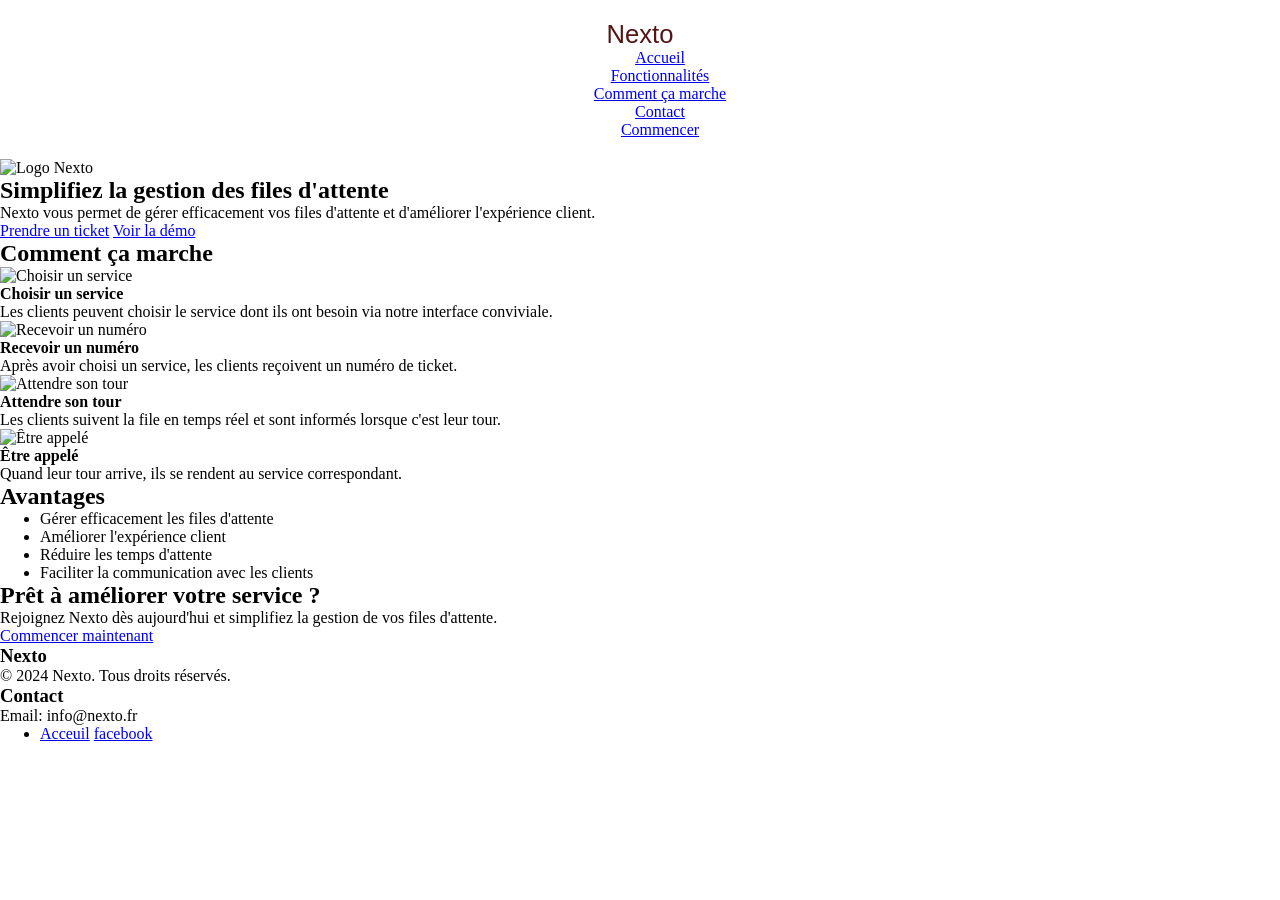
==== index.html @ 608057bf "first commit" ====
<!DOCTYPE html>
<html lang="fr">
<head>
    <meta charset="UTF-8">
    <meta name="viewport" content="width=device-width, initial-scale=1.0">
    <title>Nexto</title>
    <link rel="stylesheet" href="style.css">
</head>
<body>

<header>
    <div>
        <h1>Nexto</h1>
    </div>
    
    <nav>
        <ul class="nav-links">
            <li><a href="#">Accueil</a></li>
            <li><a href="#">Fonctionnalités</a></li>
            <li><a href="#">Comment ça marche</a></li>
            <li><a href="#">Contact</a></li>
            <li><a href="prendre-ticket.html">Commencer</a></li>
        </ul>
    </nav>
</header>

<main>

    <section>
        <img src="images/nexto-logo.png" alt="Logo Nexto">
        <h2>Simplifiez la gestion des files d'attente</h2>
        <p>Nexto vous permet de gérer efficacement vos files d'attente et d'améliorer l'expérience client.</p>
        <a href="prendre-ticket.html">Prendre un ticket</a>
        <a href="#">Voir la démo</a>
    </section>

    <section>
        <h2>Comment ça marche</h2>

        <div>
            <img src="images/choisir-service.png" alt="Choisir un service">
            <h4>Choisir un service</h4>
            <p>Les clients peuvent choisir le service dont ils ont besoin via notre interface conviviale.</p>
        </div>

        <div>
            <img src="images/recevoir-numero.png" alt="Recevoir un numéro">
            <h4>Recevoir un numéro</h4>
            <p>Après avoir choisi un service, les clients reçoivent un numéro de ticket.</p>
        </div>

        <div>
            <img src="images/attendre-tour.png" alt="Attendre son tour">
            <h4>Attendre son tour</h4>
            <p>Les clients suivent la file en temps réel et sont informés lorsque c'est leur tour.</p>
        </div>

        <div>
            <img src="images/etre-appelé.png" alt="Être appelé">
            <h4>Être appelé</h4>
            <p>Quand leur tour arrive, ils se rendent au service correspondant.</p>
        </div>
    </section>

    <section>
        <h2>Avantages</h2>
        <ul>
            <li>Gérer efficacement les files d'attente</li>
            <li>Améliorer l'expérience client</li>
            <li>Réduire les temps d'attente</li>
            <li>Faciliter la communication avec les clients</li>
        </ul>
    </section>

    <section>
        <h2>Prêt à améliorer votre service ?</h2>
        <p>Rejoignez Nexto dès aujourd'hui et simplifiez la gestion de vos files d'attente.</p>
        <a href="prendre-ticket.html">Commencer maintenant</a>
    </section>

</main>
<footer>
    <div>
    <h3>Nexto</h3>
    <p>&copy; 2024 Nexto. Tous droits réservés.</p>
</div>
<div>
    <h3>Contact</h3>
    <p>Email: info@nexto.fr</p>
</div>
<div>
    <ul>
        <li>
            <a href="#">Acceuil</a>
            <a href="#">facebook</a>
        </li>
    </ul>
</div>
</footer>

</body>
</html>
---- style.css ----
* {
    margin:auto;
    padding:auto;
    box-sizing: border-box;
}

header{
    background-color: #ffffff;
    color: white;
    padding: 20px;
    text-align: center;
    justify-content: space-between;
}

header h1 {
    font-size: 1.6em;
    font-weight: 500;
    color: rgb(82, 22, 22);
    font-family: 'Arial', sans-serif;
    cursor: pointer;
}

.Nav-link {
    display:flex;
    gap: 2.5rem;
    list-style: none;
    margin: 0;
    padding: 0;
     justify-content: space-between;
}
.Nav-link li {
    list-style: none;
}
.Nav-links li a {
    text-decoration: none;
    color: var(--noir);
    font-weight: 500;
    font-size: 0.95rem;
    transition: all 0.3s ease;
    padding: 5px 0;
    position: relative;
    cursor: pointer;
}

.Nav-links li a::after {
    content: '';
    position: absolute;
    bottom: 0;
    left: 0;
    width: 0;
    height: 2px;
    background: var(--rose);
    transition: all 0.3s ease;
}

.Nav-links li a:hover::after,
.Nav-links li a.active::after {
    width: 100%;
}

.Nav-links li a:hover,
.Nav-links li a.active {
    color: var(--rose);
}
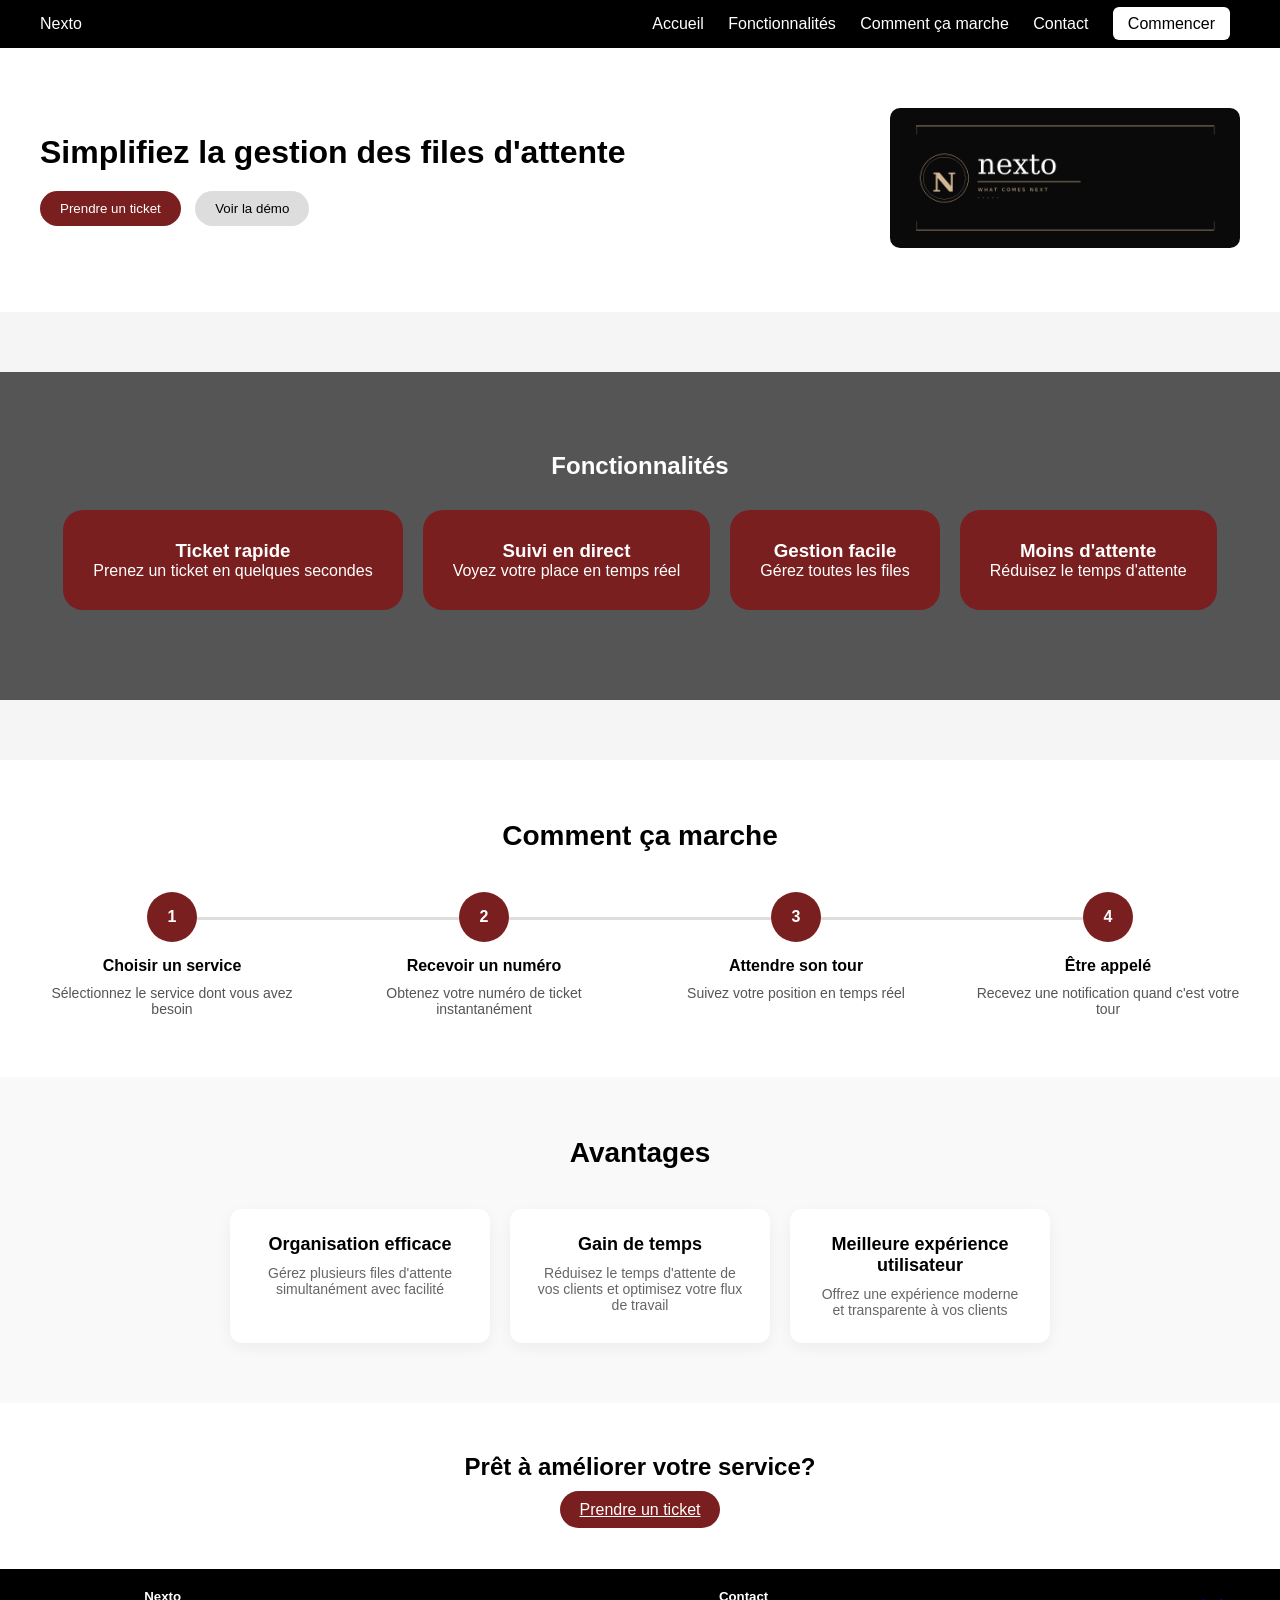
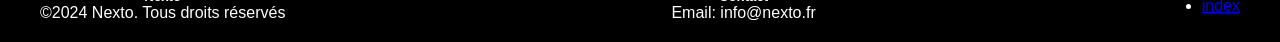
==== commit 39a5a309: "nouvel version" ====
--- a/index.html
+++ b/index.html
@@ -1,102 +1,126 @@
 <!DOCTYPE html>
 <html lang="fr">
 <head>
-    <meta charset="UTF-8">
-    <meta name="viewport" content="width=device-width, initial-scale=1.0">
-    <title>Nexto</title>
-    <link rel="stylesheet" href="style.css">
+  <meta charset="UTF-8">
+  <title>Nexto</title>
+  <link rel="stylesheet" href="style.css">
 </head>
 <body>
 
+<!-- HEADER -->
 <header>
-    <div>
-        <h1>Nexto</h1>
-    </div>
-    
-    <nav>
-        <ul class="nav-links">
-            <li><a href="#">Accueil</a></li>
-            <li><a href="#">Fonctionnalités</a></li>
-            <li><a href="#">Comment ça marche</a></li>
-            <li><a href="#">Contact</a></li>
-            <li><a href="prendre-ticket.html">Commencer</a></li>
-        </ul>
-    </nav>
+  <div class="logo">Nexto</div>
+  <nav>
+    <a href="#">Accueil</a>
+    <a href="#">Fonctionnalités</a>
+    <a href="#">Comment ça marche</a>
+    <a href="#">Contact</a>
+    <a href="prendre-ticket.html" class="btn-start">Commencer</a>
+  </nav>
 </header>
 
-<main>
+<!-- HERO -->
+<section class="hero">
+  <div class="hero-text">
+    <h1>Simplifiez la gestion des files d'attente</h1>
+    <div class="buttons">
+      <button class="btn-primary">Prendre un ticket</button>
+      <button class="btn-secondary">Voir la démo</button>
+    </div>
+  </div>
+  <div class="hero-image">
+    <img src="images/nexto_logo_luxe.jpg" alt="Nexto">
+  </div>
+</section>
 
-    <section>
-        <img src="images/nexto-logo.png" alt="Logo Nexto">
-        <h2>Simplifiez la gestion des files d'attente</h2>
-        <p>Nexto vous permet de gérer efficacement vos files d'attente et d'améliorer l'expérience client.</p>
-        <a href="prendre-ticket.html">Prendre un ticket</a>
-        <a href="#">Voir la démo</a>
-    </section>
+<!-- FEATURES -->
+<section class="features">
+  <h2>Fonctionnalités</h2>
+  <div class="cards">
+    <div class="card">
+      <h3>Ticket rapide</h3>
+      <p>Prenez un ticket en quelques secondes</p>
+    </div>
+    <div class="card">
+      <h3>Suivi en direct</h3>
+      <p>Voyez votre place en temps réel</p>
+    </div>
+    <div class="card">
+      <h3>Gestion facile</h3>
+      <p>Gérez toutes les files</p>
+    </div>
+    <div class="card">
+      <h3>Moins d'attente</h3>
+      <p>Réduisez le temps d'attente</p>
+    </div>
+  </div>
+</section>
 
-    <section>
-        <h2>Comment ça marche</h2>
+<!-- HOW IT WORKS -->
+<section class="how-new">
+  <h2>Comment ça marche</h2>
+  <div class="steps">
+    <div class="step">
+      <div class="circle">1</div>
+      <h3>Choisir un service</h3>
+      <p>Sélectionnez le service dont vous avez besoin</p>
+    </div>
+    <div class="step">
+      <div class="circle">2</div>
+      <h3>Recevoir un numéro</h3>
+      <p>Obtenez votre numéro de ticket instantanément</p>
+    </div>
+    <div class="step">
+      <div class="circle">3</div>
+      <h3>Attendre son tour</h3>
+      <p>Suivez votre position en temps réel</p>
+    </div>
+    <div class="step">
+      <div class="circle">4</div>
+      <h3>Être appelé</h3>
+      <p>Recevez une notification quand c'est votre tour</p>
+    </div>
+  </div>
+</section>
 
-        <div>
-            <img src="images/choisir-service.png" alt="Choisir un service">
-            <h4>Choisir un service</h4>
-            <p>Les clients peuvent choisir le service dont ils ont besoin via notre interface conviviale.</p>
-        </div>
+<!-- ADVANTAGES -->
+<section class="advantages-simple">
+  <h2>Avantages</h2>
+  <div class="adv-cards">
+    <div class="adv-card">
+      <h3>Organisation efficace</h3>
+      <p>Gérez plusieurs files d'attente simultanément avec facilité</p>
+    </div>
+    <div class="adv-card">
+      <h3>Gain de temps</h3>
+      <p>Réduisez le temps d'attente de vos clients et optimisez votre flux de travail</p>
+    </div>
+    <div class="adv-card">
+      <h3>Meilleure expérience utilisateur</h3>
+      <p>Offrez une expérience moderne et transparente à vos clients</p>
+    </div>
+  </div>
+</section>
 
-        <div>
-            <img src="images/recevoir-numero.png" alt="Recevoir un numéro">
-            <h4>Recevoir un numéro</h4>
-            <p>Après avoir choisi un service, les clients reçoivent un numéro de ticket.</p>
-        </div>
+<!-- CTA -->
+<section class="cta">
+  <h2>Prêt à améliorer votre service?</h2>
+  <a href="prendre-ticket.html" class="btn-primary">Prendre un ticket</a>
+</section>
 
-        <div>
-            <img src="images/attendre-tour.png" alt="Attendre son tour">
-            <h4>Attendre son tour</h4>
-            <p>Les clients suivent la file en temps réel et sont informés lorsque c'est leur tour.</p>
-        </div>
-
-        <div>
-            <img src="images/etre-appelé.png" alt="Être appelé">
-            <h4>Être appelé</h4>
-            <p>Quand leur tour arrive, ils se rendent au service correspondant.</p>
-        </div>
-    </section>
-
-    <section>
-        <h2>Avantages</h2>
-        <ul>
-            <li>Gérer efficacement les files d'attente</li>
-            <li>Améliorer l'expérience client</li>
-            <li>Réduire les temps d'attente</li>
-            <li>Faciliter la communication avec les clients</li>
-        </ul>
-    </section>
-
-    <section>
-        <h2>Prêt à améliorer votre service ?</h2>
-        <p>Rejoignez Nexto dès aujourd'hui et simplifiez la gestion de vos files d'attente.</p>
-        <a href="prendre-ticket.html">Commencer maintenant</a>
-    </section>
-
-</main>
+<!-- FOOTER -->
 <footer>
-    <div>
-    <h3>Nexto</h3>
-    <p>&copy; 2024 Nexto. Tous droits réservés.</p>
-</div>
-<div>
-    <h3>Contact</h3>
+  <div>
+    <h5>Nexto</h5>
+    <p>&copy;2024 Nexto. Tous droits réservés</p>
+  </div><div>
+    <h5>Contact</h5>
     <p>Email: info@nexto.fr</p>
-</div>
-<div>
+  </div>
+  <div>
     <ul>
-        <li>
-            <a href="#">Acceuil</a>
-            <a href="#">facebook</a>
-        </li>
+      <li><a href="index.html">index</a></li>
     </ul>
-</div>
-</footer>
-
-</body>
-</html>+  </div>
+  
+</footer>
--- a/style.css
+++ b/style.css
@@ -1,64 +1,342 @@
 * {
-    margin:auto;
-    padding:auto;
-    box-sizing: border-box;
-}
-
-header{
-    background-color: #ffffff;
-    color: white;
-    padding: 20px;
-    text-align: center;
-    justify-content: space-between;
-}
-
-header h1 {
-    font-size: 1.6em;
-    font-weight: 500;
-    color: rgb(82, 22, 22);
-    font-family: 'Arial', sans-serif;
-    cursor: pointer;
-}
-
-.Nav-link {
-    display:flex;
-    gap: 2.5rem;
-    list-style: none;
-    margin: 0;
-    padding: 0;
-     justify-content: space-between;
-}
-.Nav-link li {
-    list-style: none;
-}
-.Nav-links li a {
-    text-decoration: none;
-    color: var(--noir);
-    font-weight: 500;
-    font-size: 0.95rem;
-    transition: all 0.3s ease;
-    padding: 5px 0;
-    position: relative;
-    cursor: pointer;
-}
-
-.Nav-links li a::after {
-    content: '';
-    position: absolute;
-    bottom: 0;
-    left: 0;
-    width: 0;
-    height: 2px;
-    background: var(--rose);
-    transition: all 0.3s ease;
-}
-
-.Nav-links li a:hover::after,
-.Nav-links li a.active::after {
-    width: 100%;
-}
-
-.Nav-links li a:hover,
-.Nav-links li a.active {
-    color: var(--rose);
-}+  margin: 0;
+  padding: 0;
+  box-sizing: border-box;
+  font-family: Arial, sans-serif;
+}
+
+body {
+  background: #f5f5f5;
+}
+
+/* ══════════════════════════════
+   HEADER
+══════════════════════════════ */
+header {
+  background: black;
+  color: white;
+  display: flex;
+  justify-content: space-between;
+  padding: 15px 40px;
+  align-items: center;
+}
+
+nav a {
+  color: white;
+  margin: 0 10px;
+  text-decoration: none;
+}
+
+.btn-start {
+  background: white;
+  color: black;
+  padding: 8px 15px;
+  border: none;
+  border-radius: 6px;
+  cursor: pointer;
+}
+
+/* ══════════════════════════════
+   HERO
+══════════════════════════════ */
+.hero {
+  display: flex;
+  justify-content: space-between;
+  align-items: center;
+  padding: 60px 40px;
+  background: white;
+}
+
+.hero-text {
+  max-width: 50%;
+}
+
+.hero h1 {
+  font-size: 32px;
+  margin-bottom: 20px;
+}
+
+.hero-image img {
+  width: 350px;
+  border-radius: 10px;
+}
+
+.buttons button {
+  margin-right: 10px;
+}
+
+.btn-primary {
+  background: #7a1f1f;
+  color: white;
+  padding: 10px 20px;
+  border: none;
+  border-radius: 20px;
+  cursor: pointer;
+}
+
+.btn-secondary {
+  background: #ddd;
+  padding: 10px 20px;
+  border: none;
+  border-radius: 20px;
+  cursor: pointer;
+}
+
+/* ══════════════════════════════
+   FEATURES
+══════════════════════════════ */
+.features {
+  background: #555;
+  color: white;
+  text-align: center;
+  padding: 80px 20px;
+  margin: 60px 0;
+}
+
+.cards {
+  display: flex;
+  justify-content: center;
+  margin-top: 20px;
+}
+
+.card {
+  background: #7a1f1f;
+  padding: 30px;
+  margin: 10px;
+  border-radius: 20px;
+}
+
+/* ══════════════════════════════
+   HOW IT WORKS
+══════════════════════════════ */
+.how-new {
+  background: white;
+  padding: 60px 40px;
+  text-align: center;
+}
+
+.how-new h2 {
+  margin-bottom: 40px;
+  font-size: 28px;
+}
+
+.steps {
+  display: flex;
+  justify-content: space-between;
+  position: relative;
+}
+
+.steps::before {
+  content: "";
+  position: absolute;
+  top: 25px;
+  left: 10%;
+  width: 80%;
+  height: 3px;
+  background: #ddd;
+  z-index: 0;
+}
+
+.step {
+  width: 22%;
+  position: relative;
+  z-index: 1;
+}
+
+.circle {
+  width: 50px;
+  height: 50px;
+  background: #7a1f1f;
+  color: white;
+  border-radius: 50%;
+  display: flex;
+  align-items: center;
+  justify-content: center;
+  margin: 0 auto 15px;
+  font-weight: bold;
+}
+
+.step h3 {
+  margin-bottom: 10px;
+  font-size: 16px;
+}
+
+.step p {
+  font-size: 14px;
+  color: #555;
+}
+
+/* ══════════════════════════════
+   ADVANTAGES
+══════════════════════════════ */
+.advantages-simple {
+  background: #f9f9f9;
+  padding: 60px 20px;
+  text-align: center;
+}
+
+.advantages-simple h2 {
+  font-size: 28px;
+  margin-bottom: 40px;
+}
+
+.adv-cards {
+  display: flex;
+  justify-content: center;
+  gap: 20px;
+  flex-wrap: wrap;
+}
+
+.adv-card {
+  background: white;
+  padding: 25px;
+  width: 260px;
+  border-radius: 12px;
+  box-shadow: 0 5px 15px rgba(0,0,0,0.05);
+  transition: 0.3s;
+}
+
+.adv-card:hover {
+  transform: translateY(-5px);
+}
+
+.icon {
+  font-size: 30px;
+  margin-bottom: 15px;
+}
+
+.adv-card h3 {
+  margin-bottom: 10px;
+  font-size: 18px;
+}
+
+.adv-card p {
+  font-size: 14px;
+  color: #666;
+}
+
+/* ══════════════════════════════
+   CTA
+══════════════════════════════ */
+.cta {
+  text-align: center;
+  padding: 50px;
+  background: white;
+}
+
+.cta h2 {
+  margin-bottom: 20px;
+}
+
+/* ══════════════════════════════
+   PAGE 2 — WRAPPER + CONTAINER
+══════════════════════════════ */
+.page2-wrapper {
+  min-height: calc(100vh - 120px);
+  display: flex;
+  align-items: center;
+  justify-content: center;
+  background: #f2f1ef;
+  padding: 40px 20px;
+}
+
+.page2 {
+  width: 100%;
+  max-width: 520px;
+  display: flex;
+  flex-direction: column;
+  align-items: center;
+}
+
+.page2 h1 {
+  font-size: 2rem;
+  color: #1a1a1a;
+  text-align: center;
+  margin-bottom: 36px;
+  font-family: Georgia, serif;
+}
+
+/* ══════════════════════════════
+   PAGE 2 — SERVICES
+══════════════════════════════ */
+.services {
+  width: 100%;
+  display: flex;
+  flex-direction: column;
+  gap: 12px;
+  margin-bottom: 32px;
+}
+
+.services input[type="radio"] {
+  display: none;
+}
+
+.services label {
+  display: block;
+  width: 100%;
+  padding: 18px 28px;
+  background: #e4e2df;
+  border: 2px solid transparent;
+  border-radius: 50px;
+  font-size: 0.95rem;
+  font-weight: 500;
+  color: #1a1a1a;
+  cursor: pointer;
+  text-align: center;
+  transition: background 0.2s, border-color 0.2s;
+  box-sizing: border-box;
+}
+
+.services label:hover {
+  background: #d8d5d1;
+  border-color: #c9c5c0;
+}
+
+.services input[type="radio"]:checked + label {
+  background: #ffffff;
+  border-color: #7d2a2a;
+  color: #7d2a2a;
+}
+
+/* ══════════════════════════════
+   PAGE 2 — TICKET BUTTON
+══════════════════════════════ */
+.ticket-btn {
+  display: block;
+  padding: 16px 48px;
+  background: #aaa;
+  color: #fff;
+  border: none;
+  border-radius: 50px;
+  font-size: 0.95rem;
+  font-weight: 500;
+  text-align: center;
+  text-decoration: none;
+  cursor: not-allowed;
+  pointer-events: none;
+  align-self: center;
+}
+
+.services input[type="radio"]:checked ~ .ticket-btn {
+  background: #7d2a2a;
+  cursor: pointer;
+  pointer-events: auto;
+}
+
+.services input[type="radio"]:checked ~ .ticket-btn:hover {
+  background: #621f1f;
+}
+
+/* ══════════════════════════════
+   FOOTER
+══════════════════════════════ */
+footer {
+  background: black;
+  color: white;
+  text-align: center;
+  padding: 20px 40px;
+  display: flex;
+  justify-content: space-between;
+  align-items: center;
+  list-style: none;
+}
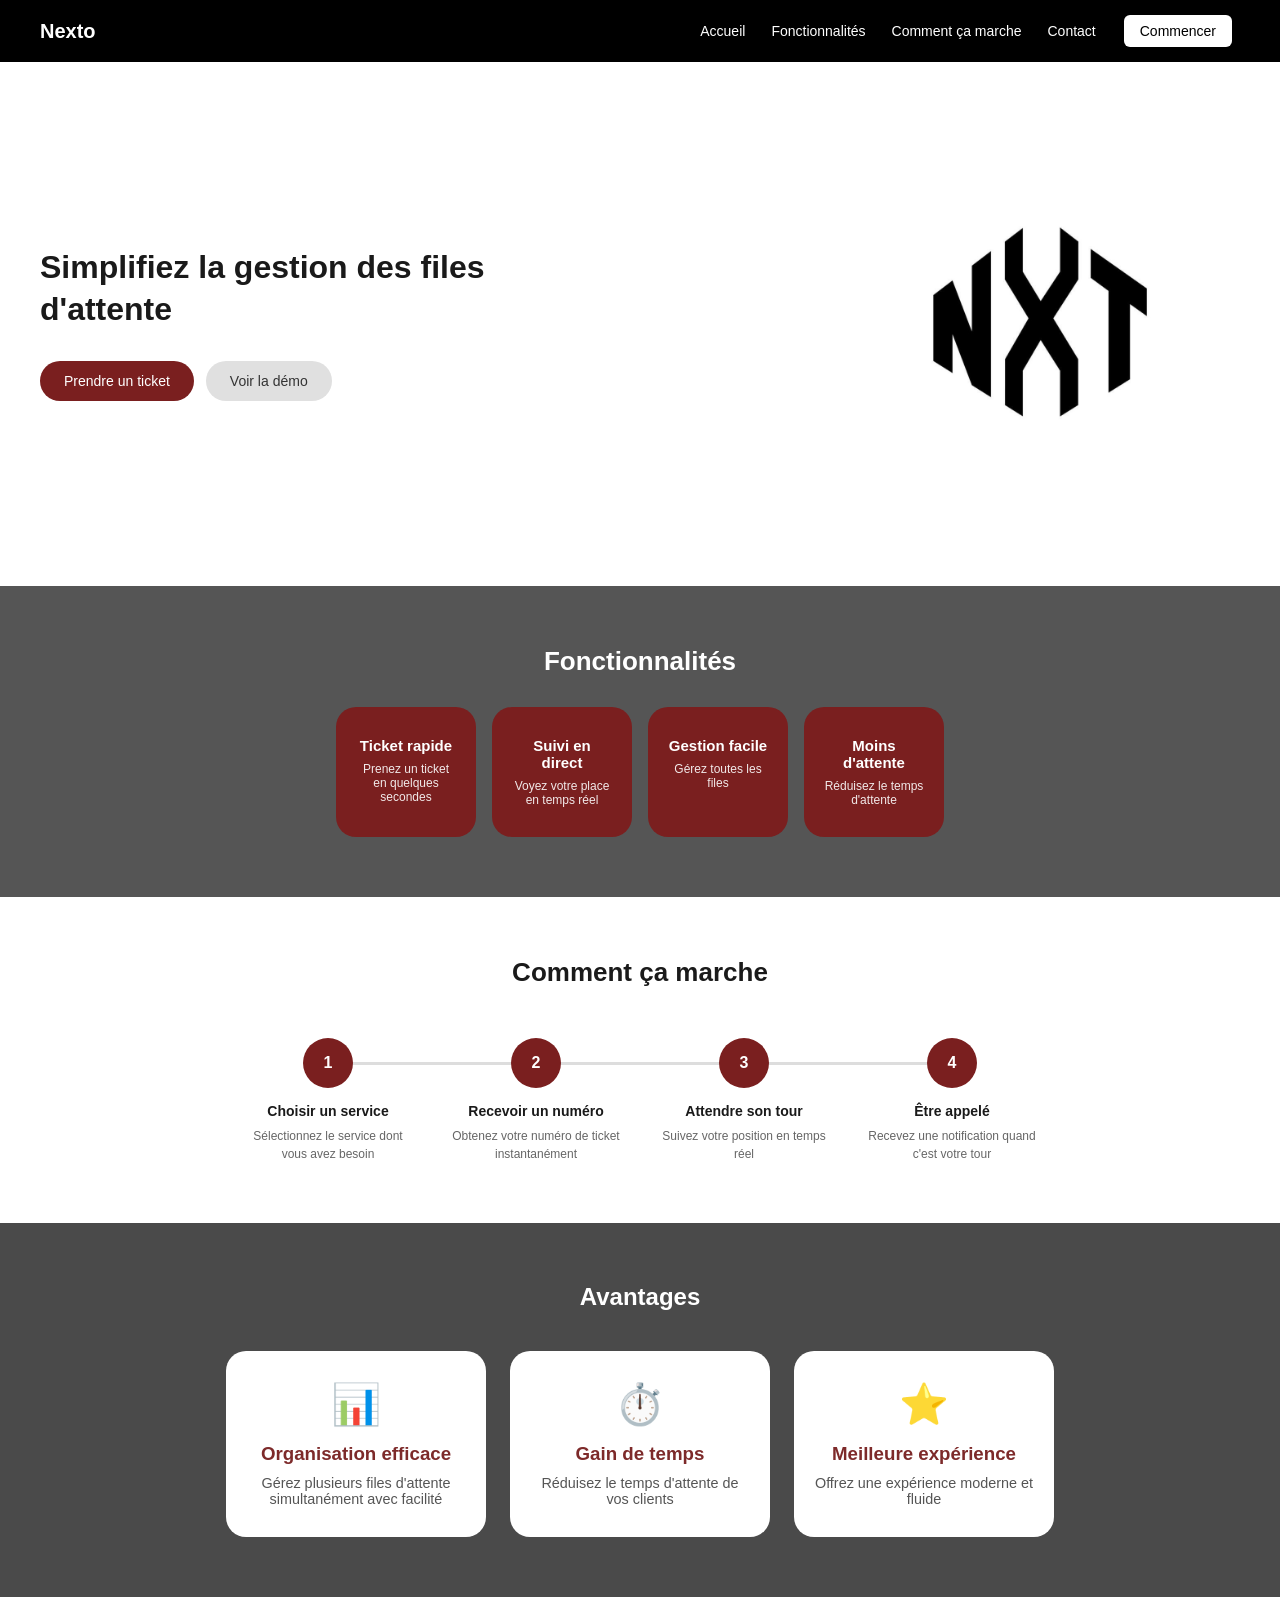
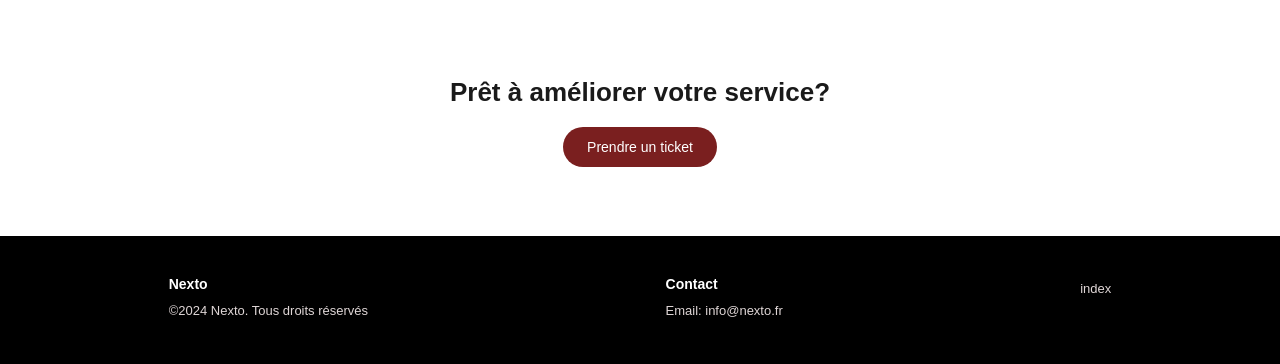
==== commit 1a86a021: "nouvelle vs" ====
--- a/index.html
+++ b/index.html
@@ -12,9 +12,9 @@
   <div class="logo">Nexto</div>
   <nav>
     <a href="#">Accueil</a>
-    <a href="#">Fonctionnalités</a>
-    <a href="#">Comment ça marche</a>
-    <a href="#">Contact</a>
+    <a href="#features">Fonctionnalités</a>
+    <a href="#how-new">Comment ça marche</a>
+    <a href="#footer">Contact</a>
     <a href="prendre-ticket.html" class="btn-start">Commencer</a>
   </nav>
 </header>
@@ -29,12 +29,12 @@
     </div>
   </div>
   <div class="hero-image">
-    <img src="images/nexto_logo_luxe.jpg" alt="Nexto">
+    <img src="images/logooo.jpg" alt="Nexto">
   </div>
 </section>
 
 <!-- FEATURES -->
-<section class="features">
+<section id="features" class="features">
   <h2>Fonctionnalités</h2>
   <div class="cards">
     <div class="card">
@@ -57,7 +57,7 @@
 </section>
 
 <!-- HOW IT WORKS -->
-<section class="how-new">
+<section id="how-new" class="how-new">
   <h2>Comment ça marche</h2>
   <div class="steps">
     <div class="step">
@@ -84,32 +84,39 @@
 </section>
 
 <!-- ADVANTAGES -->
-<section class="advantages-simple">
+<section id="advantages" class="advantages">
   <h2>Avantages</h2>
   <div class="adv-cards">
+
     <div class="adv-card">
+      <div class="icon">📊</div>
       <h3>Organisation efficace</h3>
       <p>Gérez plusieurs files d'attente simultanément avec facilité</p>
     </div>
+
     <div class="adv-card">
+      <div class="icon">⏱️</div>
       <h3>Gain de temps</h3>
-      <p>Réduisez le temps d'attente de vos clients et optimisez votre flux de travail</p>
+      <p>Réduisez le temps d'attente de vos clients</p>
     </div>
+
     <div class="adv-card">
-      <h3>Meilleure expérience utilisateur</h3>
-      <p>Offrez une expérience moderne et transparente à vos clients</p>
+      <div class="icon">⭐</div>
+      <h3>Meilleure expérience</h3>
+      <p>Offrez une expérience moderne et fluide</p>
     </div>
+
   </div>
 </section>
 
 <!-- CTA -->
-<section class="cta">
+<section id="cta" class="cta">
   <h2>Prêt à améliorer votre service?</h2>
   <a href="prendre-ticket.html" class="btn-primary">Prendre un ticket</a>
 </section>
 
 <!-- FOOTER -->
-<footer>
+<footer id="footer">
   <div>
     <h5>Nexto</h5>
     <p>&copy;2024 Nexto. Tous droits réservés</p>
--- a/style.css
+++ b/style.css
@@ -21,19 +21,34 @@
   align-items: center;
 }
 
+header .logo {
+  color: white;
+  font-size: 20px;
+  font-weight: bold;
+}
+
+nav {
+  display: flex;
+  align-items: center;
+  gap: 10px;
+}
+
 nav a {
   color: white;
-  margin: 0 10px;
+  margin: 0 8px;
   text-decoration: none;
+  font-size: 14px;
 }
 
 .btn-start {
   background: white;
   color: black;
-  padding: 8px 15px;
+  padding: 8px 16px;
   border: none;
   border-radius: 6px;
   cursor: pointer;
+  font-size: 14px;
+  margin-left: 10px;
 }
 
 /* ══════════════════════════════
@@ -48,38 +63,46 @@
 }
 
 .hero-text {
-  max-width: 50%;
-}
-
-.hero h1 {
+  max-width: 45%;
+}
+
+.hero-text h1 {
   font-size: 32px;
-  margin-bottom: 20px;
-}
-
-.hero-image img {
-  width: 350px;
-  border-radius: 10px;
-}
-
-.buttons button {
-  margin-right: 10px;
+  font-weight: bold;
+  margin-bottom: 30px;
+  line-height: 1.3;
+  color: #1a1a1a;
+}
+
+.buttons {
+  display: flex;
+  gap: 12px;
 }
 
 .btn-primary {
   background: #7a1f1f;
   color: white;
-  padding: 10px 20px;
+  padding: 12px 24px;
   border: none;
-  border-radius: 20px;
+  border-radius: 25px;
   cursor: pointer;
+  font-size: 14px;
+  text-decoration: none;
 }
 
 .btn-secondary {
-  background: #ddd;
-  padding: 10px 20px;
+  background: #e0e0e0;
+  color: #333;
+  padding: 12px 24px;
   border: none;
-  border-radius: 20px;
+  border-radius: 25px;
   cursor: pointer;
+  font-size: 14px;
+}
+
+.hero-image img {
+  width: 400px;
+  border-radius: 10px;
 }
 
 /* ══════════════════════════════
@@ -89,21 +112,39 @@
   background: #555;
   color: white;
   text-align: center;
-  padding: 80px 20px;
-  margin: 60px 0;
+  padding: 60px 40px;
+}
+
+.features h2 {
+  font-size: 26px;
+  margin-bottom: 30px;
 }
 
 .cards {
   display: flex;
   justify-content: center;
-  margin-top: 20px;
+  gap: 16px;
+  flex-wrap: wrap;
 }
 
 .card {
   background: #7a1f1f;
-  padding: 30px;
-  margin: 10px;
+  padding: 30px 20px;
+  width: 140px;
   border-radius: 20px;
+  text-align: center;
+  color: white;
+  font-size: 14px;
+}
+
+.card h3 {
+  font-size: 15px;
+  margin-bottom: 8px;
+}
+
+.card p {
+  font-size: 12px;
+  opacity: 0.9;
 }
 
 /* ══════════════════════════════
@@ -116,20 +157,24 @@
 }
 
 .how-new h2 {
-  margin-bottom: 40px;
-  font-size: 28px;
+  margin-bottom: 50px;
+  font-size: 26px;
+  color: #1a1a1a;
 }
 
 .steps {
   display: flex;
   justify-content: space-between;
+  align-items: flex-start;
   position: relative;
+  max-width: 800px;
+  margin: 0 auto;
 }
 
 .steps::before {
   content: "";
   position: absolute;
-  top: 25px;
+  top: 24px;
   left: 10%;
   width: 80%;
   height: 3px;
@@ -141,6 +186,7 @@
   width: 22%;
   position: relative;
   z-index: 1;
+  text-align: center;
 }
 
 .circle {
@@ -154,90 +200,105 @@
   justify-content: center;
   margin: 0 auto 15px;
   font-weight: bold;
+  font-size: 16px;
 }
 
 .step h3 {
-  margin-bottom: 10px;
-  font-size: 16px;
+  font-size: 14px;
+  font-weight: bold;
+  margin-bottom: 8px;
+  color: #1a1a1a;
 }
 
 .step p {
-  font-size: 14px;
-  color: #555;
+  font-size: 12px;
+  color: #666;
+  line-height: 1.5;
 }
 
 /* ══════════════════════════════
    ADVANTAGES
 ══════════════════════════════ */
-.advantages-simple {
-  background: #f9f9f9;
+/* ADVANTAGES SECTION */
+.advantages {
+  background: #4a4a4a;
   padding: 60px 20px;
   text-align: center;
 }
 
-.advantages-simple h2 {
-  font-size: 28px;
+.advantages h2 {
+  color: #fff;
   margin-bottom: 40px;
 }
 
+/* container */
 .adv-cards {
   display: flex;
   justify-content: center;
-  gap: 20px;
+  gap: 24px;
   flex-wrap: wrap;
 }
 
+/* card */
 .adv-card {
-  background: white;
-  padding: 25px;
+  background: #ffffff;
+  padding: 30px 20px;
+  border-radius: 20px;
   width: 260px;
-  border-radius: 12px;
-  box-shadow: 0 5px 15px rgba(0,0,0,0.05);
+  text-align: center;
   transition: 0.3s;
 }
 
+/* hover effect */
 .adv-card:hover {
-  transform: translateY(-5px);
-}
-
-.icon {
-  font-size: 30px;
+  transform: translateY(-8px);
+  box-shadow: 0 10px 25px rgba(0,0,0,0.2);
+}
+
+/* icon */
+.adv-card .icon {
+  font-size: 40px;
   margin-bottom: 15px;
 }
 
+/* title */
 .adv-card h3 {
   margin-bottom: 10px;
-  font-size: 18px;
-}
-
+  color: #7d2a2a;
+}
+
+/* text */
 .adv-card p {
-  font-size: 14px;
-  color: #666;
-}
-
+  font-size: 0.9rem;
+  color: #555;
+}
 /* ══════════════════════════════
    CTA
 ══════════════════════════════ */
 .cta {
   text-align: center;
-  padding: 50px;
+  padding: 80px 40px;
   background: white;
 }
 
 .cta h2 {
-  margin-bottom: 20px;
-}
+  font-size: 26px;
+  margin-bottom: 30px;
+  color: #1a1a1a;
+}
+
+
 
 /* ══════════════════════════════
    PAGE 2 — WRAPPER + CONTAINER
 ══════════════════════════════ */
 .page2-wrapper {
-  min-height: calc(100vh - 120px);
+  min-height: calc(100vh - 110px);
   display: flex;
   align-items: center;
   justify-content: center;
   background: #f2f1ef;
-  padding: 40px 20px;
+  padding: 60px 20px;
 }
 
 .page2 {
@@ -249,11 +310,12 @@
 }
 
 .page2 h1 {
-  font-size: 2rem;
+  font-size: 1.9rem;
   color: #1a1a1a;
   text-align: center;
   margin-bottom: 36px;
   font-family: Georgia, serif;
+  font-weight: bold;
 }
 
 /* ══════════════════════════════
@@ -263,7 +325,7 @@
   width: 100%;
   display: flex;
   flex-direction: column;
-  gap: 12px;
+  gap: 14px;
   margin-bottom: 32px;
 }
 
@@ -275,12 +337,12 @@
   display: block;
   width: 100%;
   padding: 18px 28px;
-  background: #e4e2df;
+  background: #3b3a3a;
   border: 2px solid transparent;
   border-radius: 50px;
   font-size: 0.95rem;
   font-weight: 500;
-  color: #1a1a1a;
+  color: #ffffff;
   cursor: pointer;
   text-align: center;
   transition: background 0.2s, border-color 0.2s;
@@ -288,8 +350,8 @@
 }
 
 .services label:hover {
-  background: #d8d5d1;
-  border-color: #c9c5c0;
+  background: #3a3937;
+  border-color: #662e2e;
 }
 
 .services input[type="radio"]:checked + label {
@@ -303,12 +365,12 @@
 ══════════════════════════════ */
 .ticket-btn {
   display: block;
-  padding: 16px 48px;
-  background: #aaa;
+  padding: 14px 40px;
+  background: #7d2a2a;
   color: #fff;
   border: none;
   border-radius: 50px;
-  font-size: 0.95rem;
+  font-size: 0.9rem;
   font-weight: 500;
   text-align: center;
   text-decoration: none;
@@ -328,15 +390,405 @@
 }
 
 /* ══════════════════════════════
+   PAGE 3 
+══════════════════════════════ */
+.page3-wrapper {
+  min-height: calc(100vh - 110px);
+  display: flex;
+  align-items: center;
+  justify-content: center;
+  background: #f2f1ef;
+  padding: 60px 20px;
+}
+
+.page3 {
+  width: 100%;
+  max-width: 520px;
+  display: flex;
+  flex-direction: column;
+  align-items: center;
+}
+
+.page3 h1 {
+  font-size: 1.9rem;
+  color: #1a1a1a;
+  text-align: center;
+  margin-bottom: 36px;
+  font-family: Georgia, serif;
+  font-weight: bold;
+}
+
+/* carte ticket */
+.ticket-card {
+  background: #e2e0dd;
+  border-radius: 16px;
+  padding: 30px 50px;
+  text-align: center;
+  margin-bottom: 32px;
+  min-width: 220px;
+}
+
+.ticket-number {
+  font-size: 2.8rem;
+  font-weight: bold;
+  color: #1a1a1a;
+  margin-bottom: 10px;
+}
+
+.ticket-line {
+  border: none;
+  border-top: 2px solid #bbb;
+  margin: 10px 0 16px;
+}
+
+.ticket-label {
+  font-size: 12px;
+  color: #888;
+  margin-bottom: 4px;
+}
+
+.ticket-service {
+  font-size: 15px;
+  font-weight: bold;
+  color: #1a1a1a;
+  margin-bottom: 16px;
+}
+
+.ticket-time {
+  font-size: 18px;
+  font-weight: bold;
+  color: #1a1a1a;
+}
+
+/* bouton retour */
+.btn-retour {
+  display: block;
+  padding: 14px 36px;
+  margin: 14px auto 0;
+  background: #7d2a2a;
+  color: #fff;
+  border: none;
+  border-radius: 50px;
+  font-size: 0.9rem;
+  font-weight: 500;
+  text-align: center;
+  text-decoration: none;
+  cursor: pointer;
+}
+
+.btn-retour:hover {
+  background: #621f1f;
+}
+
+
+/* ══════════════════════════════
+   PAGE 4 — FILE D'ATTENTE
+══════════════════════════════ */
+.page4-wrapper {
+  min-height: calc(100vh - 110px);
+  display: flex;
+  align-items: flex-start;
+  justify-content: center;
+  background: #f2f1ef;
+  padding: 50px 20px;
+}
+
+.page4 {
+  width: 100%;
+  max-width: 620px;
+}
+
+.page4 h1 {
+  font-size: 1.9rem;
+  color: #1a1a1a;
+  text-align: center;
+  margin-bottom: 36px;
+  font-family: Georgia, serif;
+  font-weight: bold;
+}
+
+/* tableau */
+.queue-table {
+  width: 100%;
+  border-collapse: collapse;
+}
+
+.queue-table thead tr {
+  border-bottom: 2px solid #1a1a1a;
+}
+
+.queue-table th {
+  text-align: left;
+  font-size: 14px;
+  font-weight: 600;
+  color: #1a1a1a;
+  padding: 10px 12px;
+}
+
+.queue-table tbody tr {
+  border-bottom: 1px solid #ccc;
+}
+
+.queue-table tbody tr:last-child {
+  border-bottom: none;
+}
+
+.queue-num {
+  font-size: 1.5rem;
+  font-weight: bold;
+  color: #1a1a1a;
+  padding: 18px 12px;
+  width: 30%;
+}
+
+.queue-service {
+  font-size: 14px;
+  color: #444;
+  padding: 18px 12px;
+  width: 35%;
+}
+
+.queue-table td:last-child {
+  padding: 18px 12px;
+  width: 35%;
+}
+
+/* badges status */
+.badge {
+  display: inline-block;
+  padding: 8px 20px;
+  border-radius: 20px;
+  font-size: 13px;
+  font-weight: 500;
+}
+
+.badge.en-cours {
+  background: #f5e6a3;
+  color: #7a6000;
+}
+
+.badge.en-attente {
+  background: #f0b8b8;
+  color: #7a1f1f;
+}
+
+.badge.termine {
+  background: #b8e6c1;
+  color: #1a6630;
+}
+
+
+
+/* ══════════════════════════════
+   ADMIN PAGE
+══════════════════════════════ */
+.admin-wrapper {
+  display: flex;
+  gap: 16px;
+  padding: 20px;
+  background: #1a1a1a;
+  min-height: calc(100vh - 52px);
+  align-items: flex-start;
+}
+
+/* colonnes */
+.admin-left {
+  flex: 1.2;
+  display: flex;
+  flex-direction: column;
+  gap: 0;
+}
+
+.admin-right {
+  flex: 0.8;
+}
+
+/* carte blanche */
+.admin-card {
+  background: #f2f1ef;
+  border-radius: 10px;
+  padding: 20px;
+}
+
+/* titres sections */
+.admin-section-title {
+  font-size: 13px;
+  font-weight: bold;
+  color: #1a1a1a;
+  text-align: center;
+  margin-bottom: 16px;
+  letter-spacing: 0.05em;
+}
+
+/* info boxes NUMERO + GUICHET */
+.admin-info-row {
+  display: flex;
+  gap: 12px;
+  margin-bottom: 8px;
+}
+
+.admin-info-box {
+  flex: 1;
+  background: #e2e0dd;
+  border-radius: 8px;
+  padding: 16px;
+  text-align: center;
+}
+
+.admin-info-label {
+  font-size: 11px;
+  color: #666;
+  margin-bottom: 8px;
+  letter-spacing: 0.05em;
+}
+
+.admin-info-value {
+  font-size: 2rem;
+  font-weight: bold;
+  color: #1a1a1a;
+}
+
+/* boutons actions */
+.admin-btn-primary {
+  display: block;
+  width: 100%;
+  padding: 14px;
+  background: #7a1f1f;
+  color: white;
+  border: none;
+  border-radius: 8px;
+  font-size: 13px;
+  font-weight: bold;
+  cursor: pointer;
+  margin-bottom: 10px;
+  letter-spacing: 0.05em;
+}
+
+.admin-btn-secondary {
+  display: block;
+  width: 100%;
+  padding: 14px;
+  background: #e2e0dd;
+  color: #1a1a1a;
+  border: none;
+  border-radius: 8px;
+  font-size: 13px;
+  font-weight: 500;
+  cursor: pointer;
+  margin-bottom: 10px;
+  letter-spacing: 0.05em;
+}
+
+.admin-btn-secondary:hover {
+  background: #d5d2ce;
+}
+
+/* tableau historique */
+.admin-table {
+  width: 100%;
+  border-collapse: collapse;
+  margin-top: 10px;
+}
+
+.admin-table th {
+  font-size: 13px;
+  font-weight: bold;
+  color: #1a1a1a;
+  padding: 10px 12px;
+  border-bottom: 2px solid #ccc;
+  text-align: left;
+}
+
+.admin-table td {
+  font-size: 13px;
+  color: #333;
+  padding: 12px 12px;
+  border-bottom: 1px solid #ddd;
+}
+
+.admin-table tbody tr:last-child td {
+  border-bottom: none;
+}
+
+/* file d'attente droite */
+.admin-queue-header {
+  margin-bottom: 16px;
+}
+
+.admin-queue-meta {
+  display: flex;
+  justify-content: space-between;
+  align-items: center;
+  font-size: 13px;
+  color: #555;
+}
+
+.admin-queue-count {
+  font-weight: bold;
+  color: #1a1a1a;
+  font-size: 16px;
+}
+
+.admin-queue-item {
+  background: #e2e0dd;
+  border-radius: 8px;
+  padding: 14px 16px;
+  margin-bottom: 10px;
+  display: flex;
+  justify-content: space-between;
+  align-items: center;
+}
+
+.admin-queue-num {
+  font-size: 1.1rem;
+  font-weight: bold;
+  color: #1a1a1a;
+  margin-bottom: 4px;
+}
+
+.admin-queue-time {
+  font-size: 12px;
+  color: #666;
+}
+
+.badge-suivant {
+  background: #7a1f1f;
+  color: white;
+  font-size: 11px;
+  font-weight: bold;
+  padding: 5px 12px;
+  border-radius: 20px;
+}
+
+/* ══════════════════════════════
    FOOTER
 ══════════════════════════════ */
 footer {
-  background: black;
-  color: white;
-  text-align: center;
-  padding: 20px 40px;
-  display: flex;
-  justify-content: space-between;
-  align-items: center;
+  background: #000000;
+  padding: 40px 20px;
+  display: flex;
+  justify-content: space-around;
+  flex-wrap: wrap;
+}
+
+footer p,
+footer li,
+footer a {
+  font-size: 13px;
+  color: #dfd6d6;
+  text-decoration: none;
+  line-height: 2;
+  text-decoration: none;
   list-style: none;
 }
+
+footer h5 {
+  font-size: 14px;
+  margin-bottom: 6px;
+  color: white;
+}
+
+footer ul {
+  list-style: none;
+}
+
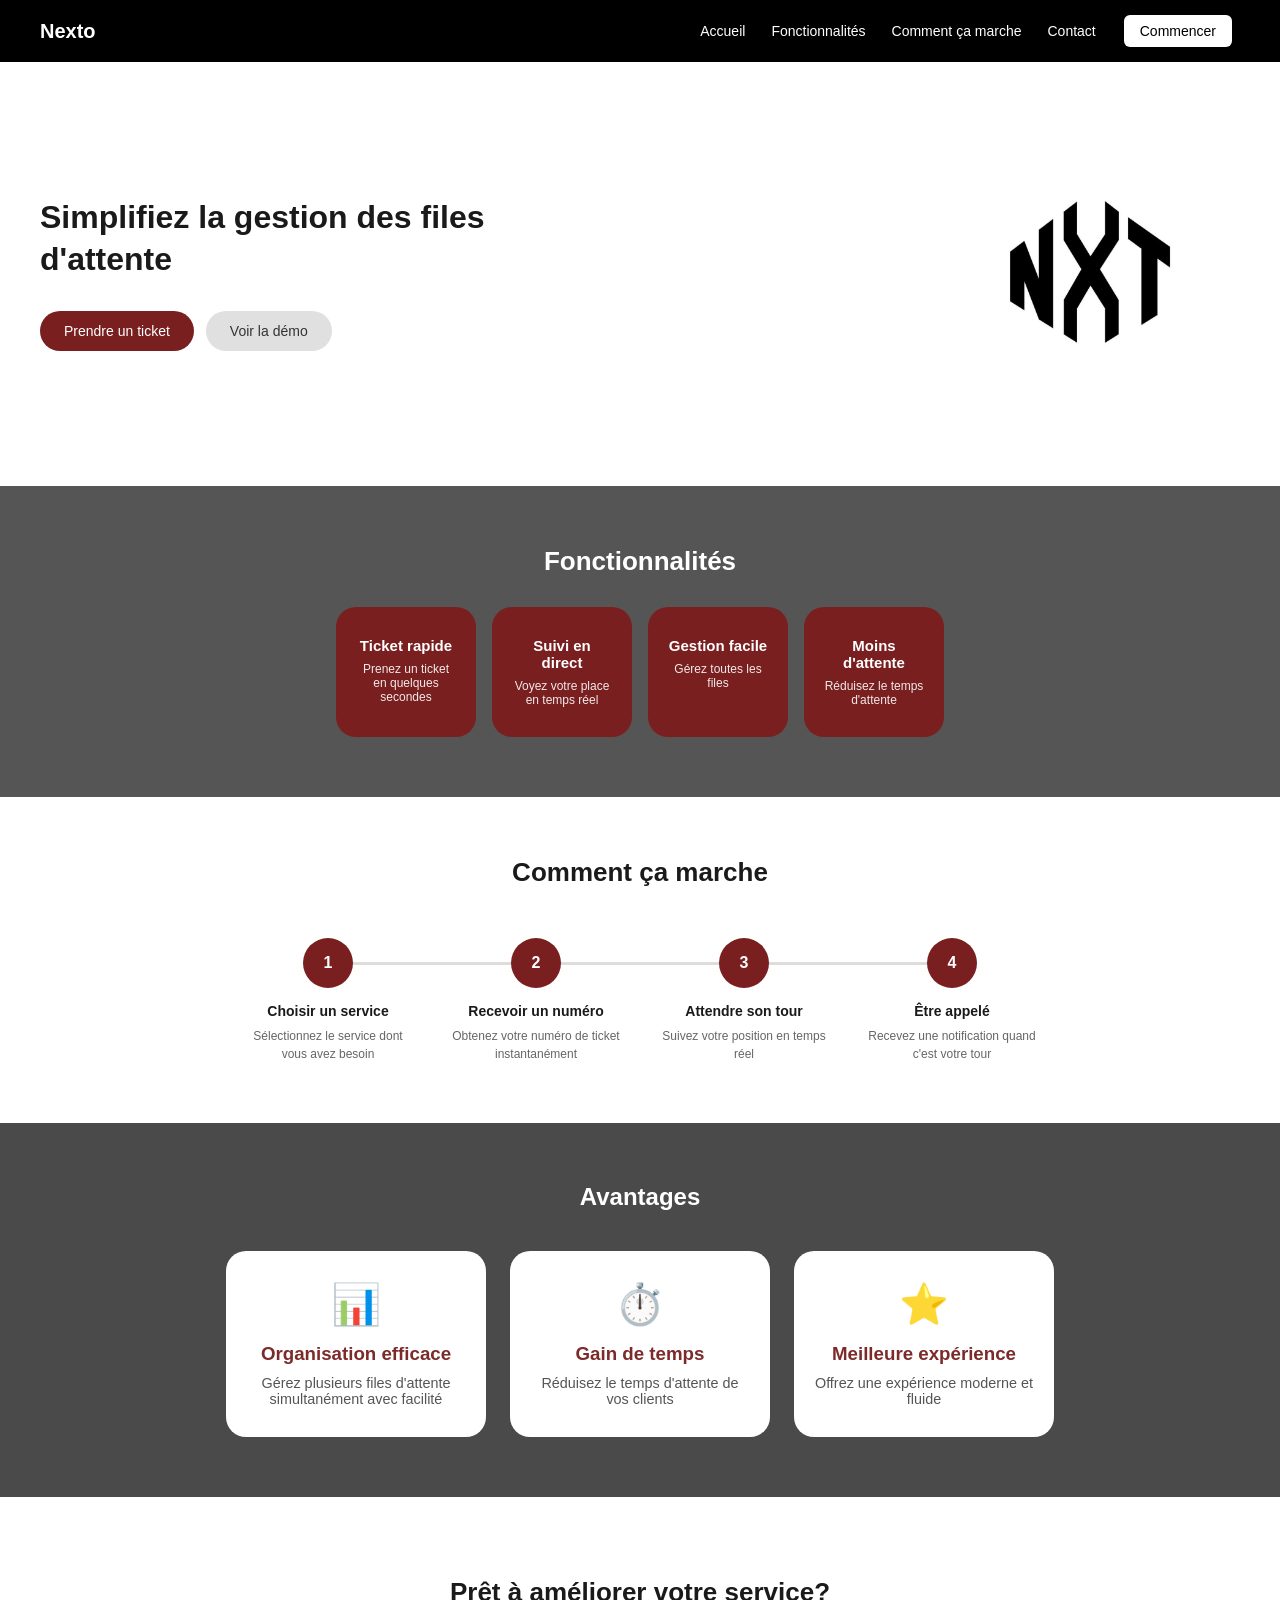
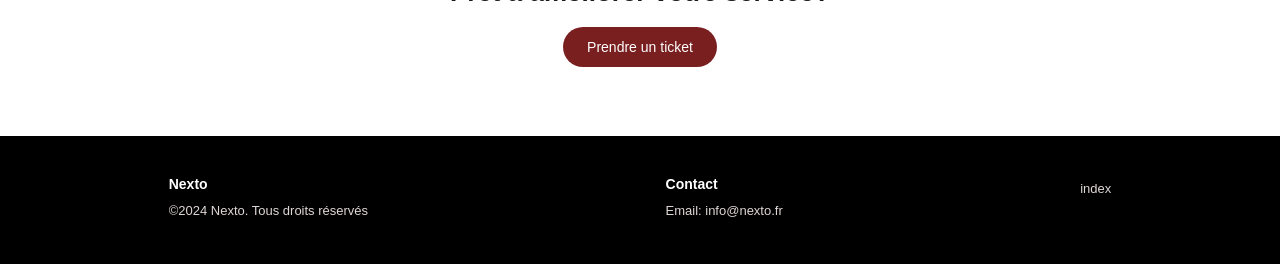
==== commit 89b0b752: "new vs" ====
--- a/index.html
+++ b/index.html
@@ -24,7 +24,7 @@
   <div class="hero-text">
     <h1>Simplifiez la gestion des files d'attente</h1>
     <div class="buttons">
-      <button class="btn-primary">Prendre un ticket</button>
+        <a href="prendre-ticket.html" class="btn-primary">Prendre un ticket</a>
       <button class="btn-secondary">Voir la démo</button>
     </div>
   </div>
--- a/style.css
+++ b/style.css
@@ -101,7 +101,7 @@
 }
 
 .hero-image img {
-  width: 400px;
+  width: 300px;
   border-radius: 10px;
 }
 
